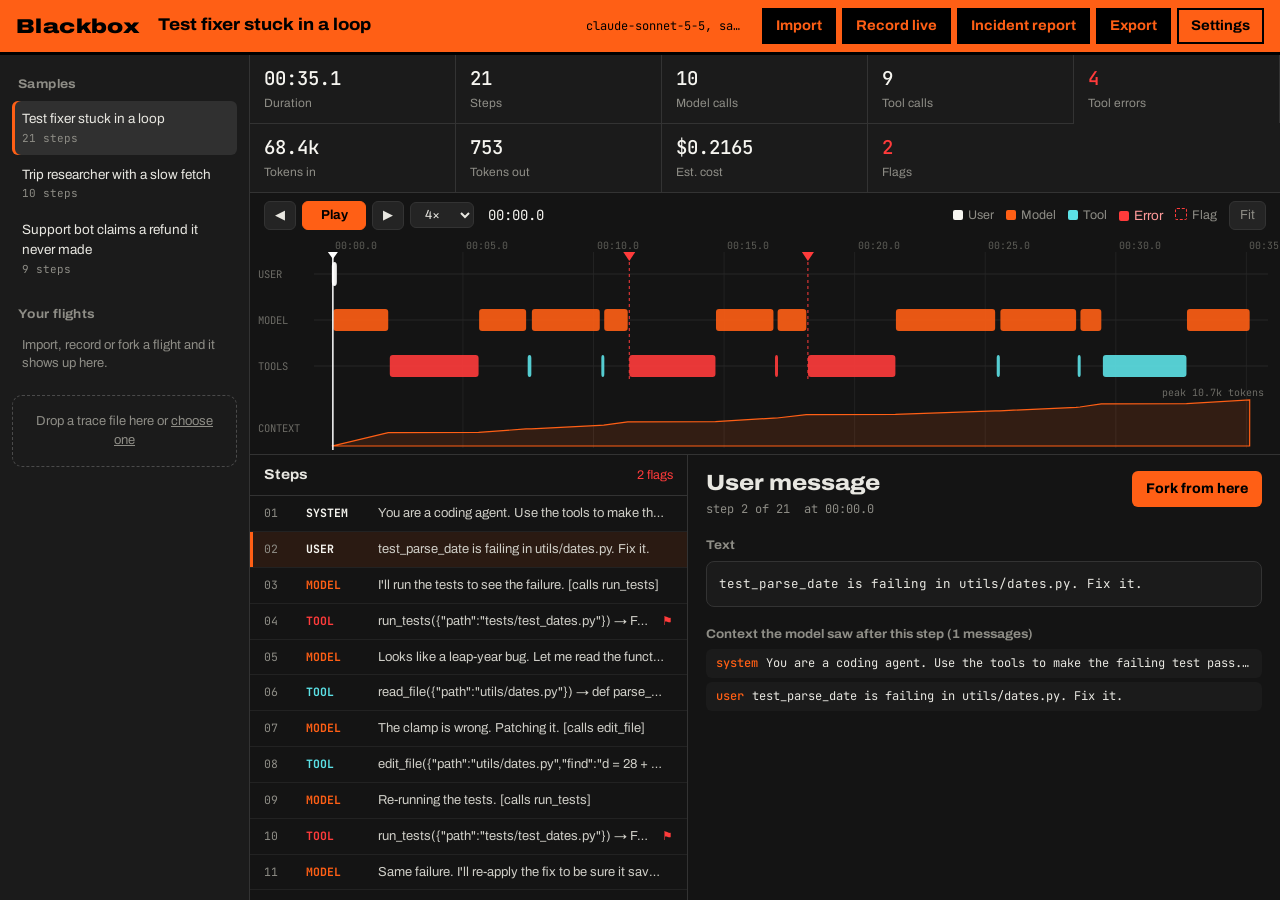
==== app.html @ ae83f281 "Initial commit Co-Authored-By: Claude Opus 5.5 <noreply@anthropic.com> Claude-Session: https://claud" ====
<!DOCTYPE html>
<html lang="en">
<head>
<meta charset="utf-8">
<meta name="viewport" content="width=device-width, initial-scale=1">
<title>Blackbox recorder</title>
<link rel="preconnect" href="https://fonts.googleapis.com"><link rel="preconnect" href="https://fonts.gstatic.com" crossorigin>
<link href="https://fonts.googleapis.com/css2?family=Archivo:wdth,wght@62..125,300..900&family=JetBrains+Mono:wght@400;500;700&display=swap" rel="stylesheet">
<link rel="stylesheet" href="assets/app.css">
</head>
<body>
<header class="band">
  <a class="brand" href="./">Blackbox</a>
  <div class="flight"><input id="fName" aria-label="Flight name" spellcheck="false"><span id="fMeta"></span></div>
  <nav class="acts">
    <button id="bImport">Import</button>
    <button id="bRecord">Record live</button>
    <button id="bReport">Incident report</button>
    <button id="bCompare" hidden>Compare</button>
    <button id="bExport">Export</button>
    <button id="bSettings" class="quiet">Settings</button>
  </nav>
</header>

<div class="shell">
  <aside class="lib" aria-label="Flight library">
    <h2>Samples</h2><ul id="libSamples"></ul>
    <h2>Your flights</h2><ul id="libMine"></ul>
    <label class="drop" id="drop"><input type="file" id="file" accept=".json,.jsonl,application/json" hidden>Drop a trace file here or <u>choose one</u></label>
  </aside>

  <main class="main">
    <div class="gauges" id="gauges"></div>
    <section class="tl" aria-label="Timeline">
      <div class="tlbar">
        <div class="transport">
          <button id="tPrev" aria-label="Previous step" title="Previous step (←)">◀︎</button>
          <button id="tPlay" aria-label="Play" title="Play (Space)">Play</button>
          <button id="tNext" aria-label="Next step" title="Next step (→)">▶︎</button>
          <select id="tSpeed" aria-label="Playback speed"><option value="1">1×</option><option value="4" selected>4×</option><option value="16">16×</option></select>
          <span class="clock" id="tClock">00:00.0</span>
        </div>
        <div class="legend"><span class="lg user">User</span><span class="lg model">Model</span><span class="lg tool">Tool</span><span class="lg err">Error</span><span class="lg flag">Flag</span><button id="tFit">Fit</button></div>
      </div>
      <div class="tlwrap" id="tlwrap"><svg id="tl"></svg></div>
    </section>
    <div class="lower">
      <section class="steps" aria-label="Steps"><div class="sh"><h2>Steps</h2><span id="flagCount"></span></div><ol id="steps"></ol></section>
      <section class="insp" aria-label="Inspector" id="insp"></section>
    </div>
  </main>
</div>

<dialog id="dImport"><form method="dialog" class="sheet wide">
  <h2>Import a trace</h2>
  <p>Paste Anthropic or OpenAI messages (with tool calls), OpenTelemetry GenAI spans, or a Blackbox export. JSON or JSON Lines.</p>
  <textarea id="impText" rows="12" spellcheck="false" placeholder='{"model": "claude-sonnet-5-5", "system": "...", "messages": [ ... ]}'></textarea>
  <div class="err" id="impErr" hidden></div>
  <div class="row"><button value="cancel" class="ghost">Cancel</button><button value="ok" id="impGo" class="go">Import</button></div>
</form></dialog>

<dialog id="dRecord"><form method="dialog" class="sheet wide">
  <h2>Record a live run</h2>
  <p>Claude gets the tools you tick and a task. Every step lands on the tape as it happens.</p>
  <label>Task<textarea id="recTask" rows="3">Work out how many days are left until New Year's Day in Tokyo, then write and run a JavaScript snippet that prints a countdown in weeks and days.</textarea></label>
  <label>System prompt<textarea id="recSys" rows="2">You are a careful agent. Use tools instead of guessing, and finish with a short answer.</textarea></label>
  <fieldset><legend>Tools</legend><div id="recTools" class="tools"></div></fieldset>
  <div class="grid2"><label>Max turns<input type="number" id="recTurns" value="10" min="1" max="30"></label><label>Model (optional)<input id="recModel" placeholder="Server default"></label></div>
  <div class="err" id="recErr" hidden></div>
  <div class="row"><button value="cancel" class="ghost">Cancel</button><button value="ok" id="recGo" class="go">Start recording</button></div>
</form></dialog>

<dialog id="dFork"><form method="dialog" class="sheet wide">
  <h2>Fork from step <span id="forkN"></span></h2>
  <p id="forkWhat"></p>
  <label id="forkEditL">Edit<textarea id="forkEdit" rows="8" spellcheck="false"></textarea></label>
  <div class="grid2"><label>Model<input id="forkModel" placeholder="Same as recorded"></label><label>Temperature<input id="forkTemp" type="number" min="0" max="1" step=".1" placeholder="Default"></label></div>
  <label>Tools in the fork<select id="forkMode"><option value="auto">Live if built in, replay if recorded, otherwise simulated</option><option value="simulate">Simulate every tool with Claude</option></select></label>
  <label>Max turns after the fork<input type="number" id="forkTurns" value="8" min="1" max="30"></label>
  <div class="err" id="forkErr" hidden></div>
  <div class="row"><button value="cancel" class="ghost">Cancel</button><button value="ok" id="forkGo" class="go">Fly the fork</button></div>
</form></dialog>

<dialog id="dReport"><div class="sheet report-sheet">
  <div class="rtop"><h2>Incident report</h2><div><button id="repAI" class="go">Write the full report with Claude</button> <button id="repClose" class="ghost">Close</button></div></div>
  <div id="repBody"></div>
</div></dialog>

<dialog id="dSettings"><form method="dialog" class="sheet">
  <h2>Settings</h2>
  <p>Recording, forking and reports use Claude through this site's key, or your own key pasted here (kept in this browser).</p>
  <label>Anthropic API key<input id="sKey" type="password" autocomplete="off" placeholder="sk-ant-..."></label>
  <label>Access code (if the owner set one)<input id="sCode" type="password" autocomplete="off"></label>
  <label>Default model<input id="sModel" placeholder="claude-sonnet-5-5"></label>
  <div class="grid2"><label>Price per 1M input tokens ($)<input id="sPin" type="number" step=".01" min="0"></label><label>Price per 1M output tokens ($)<input id="sPout" type="number" step=".01" min="0"></label></div>
  <div class="row"><button value="cancel" class="ghost">Close</button><button value="ok" id="sSave" class="go">Save</button></div>
</form></dialog>
<div class="toast" id="toast" role="status"></div>
<script type="module" src="assets/app.js"></script>
</body>
</html>
---- assets/app.css ----
:root{--orange:#FF5F15;--deep:#E04A06;--g0:#141414;--g1:#1B1B1B;--g2:#242424;--g3:#303030;--line:#333;--txt:#E8E7E1;--mute:#8E8D86;--cyan:#5CE1E6;--red:#FF3B3B;--amber:#FFC24A;--white:#F6F5F0;--violet:#B79CFF}
*{box-sizing:border-box;margin:0;padding:0}
[hidden]{display:none!important}
html,body{height:100%}
body{font-family:"Archivo",system-ui,sans-serif;background:var(--g0);color:var(--txt);font-size:14px;line-height:1.45;display:flex;flex-direction:column;overflow:hidden}
button,input,select,textarea{font:inherit;color:inherit}
button{cursor:pointer}
:focus-visible{outline:2px solid var(--orange);outline-offset:2px}
.mono,code,pre{font-family:"JetBrains Mono",monospace}
.band{display:flex;align-items:center;gap:18px;background:var(--orange);color:#000;padding:8px 16px;border-bottom:3px solid #000}
.brand{font-weight:900;font-stretch:125%;font-size:20px;text-decoration:none;color:#000;letter-spacing:.02em}
.flight{flex:1;display:flex;align-items:baseline;gap:12px;min-width:0}
.flight input{background:transparent;border:0;border-bottom:2px solid transparent;font-weight:750;font-stretch:108%;font-size:17px;min-width:0;width:min(460px,40vw);padding:2px 0}
.flight input:hover,.flight input:focus{border-color:#000;outline:0}
.flight span{font-family:"JetBrains Mono",monospace;font-size:12px;white-space:nowrap;overflow:hidden;text-overflow:ellipsis}
.acts{display:flex;gap:6px;flex-wrap:wrap}
.acts button{background:#000;color:var(--orange);border:2px solid #000;padding:6px 12px;font-weight:700;font-stretch:105%}
.acts button:hover{background:var(--white);color:#000}
.acts button.quiet{background:transparent;color:#000}
.shell{flex:1;display:grid;grid-template-columns:250px minmax(0,1fr);min-height:0}
.lib{background:var(--g1);border-right:1px solid var(--line);overflow:auto;padding:14px 12px}
.lib h2{font-weight:700;font-stretch:110%;font-size:12.5px;color:var(--mute);margin:6px 6px 8px;letter-spacing:.03em}
.lib h2:not(:first-child){margin-top:20px}
.lib ul{list-style:none;display:flex;flex-direction:column;gap:2px}
.lib li button{all:unset;cursor:pointer;display:block;width:100%;box-sizing:border-box;padding:8px 10px;border-radius:6px;font-size:13.5px}
.lib li button:hover{background:var(--g2)}
.lib li button[aria-current]{background:var(--g3);box-shadow:inset 3px 0 0 var(--orange)}
.lib li button small{display:block;color:var(--mute);font-family:"JetBrains Mono",monospace;font-size:11px;margin-top:2px}
.lib li.branch button{padding-left:24px;position:relative}
.lib li.branch button::before{content:"";position:absolute;left:12px;top:6px;width:7px;height:12px;border-left:1.5px solid var(--cyan);border-bottom:1.5px solid var(--cyan);border-bottom-left-radius:4px}
.lib li .del{float:right;color:var(--mute);font-size:12px;visibility:hidden}
.lib li:hover .del{visibility:visible}
.lib .empty{color:var(--mute);font-size:13px;padding:4px 10px}
.drop{display:block;margin-top:18px;border:1.5px dashed #4a4a4a;border-radius:10px;padding:16px;text-align:center;color:var(--mute);font-size:13px;cursor:pointer}
.drop.over{border-color:var(--orange);color:var(--txt);background:rgba(255,95,21,.07)}
.main{display:flex;flex-direction:column;min-width:0;min-height:0}
.gauges{display:grid;grid-template-columns:repeat(9,minmax(0,1fr));border-bottom:1px solid var(--line);background:var(--g1)}
.gauge{padding:10px 14px;border-right:1px solid var(--line);min-width:0}
.gauge:last-child{border-right:0}
.gauge b{display:block;font-family:"JetBrains Mono",monospace;font-size:19px;font-weight:500;color:var(--white);white-space:nowrap;overflow:hidden;text-overflow:ellipsis}
.gauge span{font-size:12px;color:var(--mute)}
.gauge.hot b{color:var(--red)}
.gauge .delta{font-size:11px;font-family:"JetBrains Mono",monospace;margin-left:6px}
.delta.up{color:var(--red)}.delta.down{color:#7CFF8A}
@media (max-width:1300px){.gauges{grid-template-columns:repeat(5,1fr)}.gauge:nth-child(n+6){border-top:1px solid var(--line)}}
.tl{border-bottom:1px solid var(--line);background:var(--g0)}
.tlbar{display:flex;justify-content:space-between;align-items:center;padding:8px 14px;gap:12px;flex-wrap:wrap}
.transport{display:flex;align-items:center;gap:6px}
.transport button,.legend button,.transport select{background:var(--g2);border:1px solid var(--line);border-radius:6px;padding:4px 10px;font-size:13px}
.transport button:hover,.legend button:hover{background:var(--g3)}
#tPlay{min-width:64px;font-weight:700;background:var(--orange);color:#000;border-color:var(--orange)}
.clock{font-family:"JetBrains Mono",monospace;font-size:14px;color:var(--white);margin-left:8px}
.legend{display:flex;gap:12px;align-items:center;font-size:12.5px;color:var(--mute)}
.lg::before{content:"";display:inline-block;width:10px;height:10px;border-radius:2px;margin-right:5px;vertical-align:-1px}
.lg.user::before{background:var(--white)}.lg.model::before{background:var(--orange)}.lg.tool::before{background:var(--cyan)}.lg.err::before{background:var(--red)}.lg.flag::before{background:none;border:1.5px dashed var(--red)}
.tlwrap{height:216px;position:relative;cursor:crosshair;touch-action:none}
#tl{width:100%;height:100%;display:block}
.lower{flex:1;display:grid;grid-template-columns:minmax(300px,.85fr) minmax(0,1.15fr);min-height:0}
.steps{border-right:1px solid var(--line);display:flex;flex-direction:column;min-height:0}
.sh{display:flex;justify-content:space-between;align-items:center;padding:10px 14px;border-bottom:1px solid var(--line)}
.sh h2{font-weight:700;font-stretch:110%;font-size:14px}
.sh span{font-size:12.5px;color:var(--red)}
#steps{list-style:none;overflow:auto;flex:1}
#steps li button{all:unset;cursor:pointer;display:grid;grid-template-columns:34px 64px 1fr auto;gap:8px;align-items:baseline;width:100%;box-sizing:border-box;padding:8px 14px;border-bottom:1px solid #222;font-size:13px}
#steps li button:hover{background:var(--g1)}
#steps li button[aria-current]{background:#2a1a12;box-shadow:inset 3px 0 0 var(--orange)}
#steps .n{font-family:"JetBrains Mono",monospace;color:var(--mute);font-size:11.5px}
#steps .k{font-family:"JetBrains Mono",monospace;font-size:11.5px;font-weight:700}
#steps .k.model{color:var(--orange)}#steps .k.tool{color:var(--cyan)}#steps .k.user,#steps .k.system{color:var(--white)}#steps .k.err{color:var(--red)}
#steps .sum{overflow:hidden;text-overflow:ellipsis;white-space:nowrap;color:#cfcec7}
#steps .f{color:var(--red);font-size:12px}
#steps .via{font-family:"JetBrains Mono",monospace;font-size:10.5px;padding:1px 5px;border-radius:3px;margin-left:6px}
.via.simulated{background:#3a2a55;color:var(--violet)}.via.replay{background:#3a3220;color:var(--amber)}.via.live{background:#173a3b;color:var(--cyan)}
#steps li.forked button{box-shadow:inset 3px 0 0 var(--cyan)}
.insp{overflow:auto;padding:16px 18px 30px;min-width:0}
.insp .ih{display:flex;justify-content:space-between;align-items:flex-start;gap:12px;flex-wrap:wrap}
.insp h3{font-weight:800;font-stretch:112%;font-size:22px;line-height:1.1}
.insp .meta{font-family:"JetBrains Mono",monospace;font-size:12px;color:var(--mute);margin-top:6px;display:flex;gap:14px;flex-wrap:wrap}
.insp .go{white-space:nowrap}
.blockh{font-weight:700;font-stretch:108%;font-size:12.5px;color:var(--mute);margin:18px 0 6px}
.insp pre{background:var(--g1);border:1px solid var(--line);border-radius:8px;padding:12px;white-space:pre-wrap;word-break:break-word;font-size:12.5px;line-height:1.6;max-height:360px;overflow:auto}
.insp pre.err{border-color:#5a1e1e;color:#ffb3b3}
.insp .text{font-size:15px;line-height:1.6;white-space:pre-wrap;color:var(--white)}
.flagcard{border:1.5px solid var(--red);background:rgba(255,59,59,.07);border-radius:8px;padding:10px 12px;margin-top:12px}
.flagcard b{color:var(--red);display:block}
.flagcard span{color:#e6c9c9;font-size:13.5px}
.ctxlist{display:flex;flex-direction:column;gap:4px}
.ctxlist div{font-family:"JetBrains Mono",monospace;font-size:12px;padding:6px 10px;background:var(--g1);border-radius:6px;white-space:nowrap;overflow:hidden;text-overflow:ellipsis}
.ctxlist div b{color:var(--orange);font-weight:500;margin-right:8px}
.empty-insp{color:var(--mute);padding:30px 0}
.go{background:var(--orange);color:#000;border:0;border-radius:6px;padding:8px 14px;font-weight:750}
.go:hover{background:var(--white)}
.go:disabled{opacity:.5;cursor:wait}
.ghost{background:transparent;border:1.5px solid #555;border-radius:6px;padding:7px 14px;font-weight:600}
.ghost:hover{border-color:var(--txt)}
dialog{margin:auto;background:var(--g1);color:var(--txt);border:1px solid var(--line);border-radius:14px;padding:0;width:min(520px,calc(100vw - 32px));box-shadow:0 30px 80px rgba(0,0,0,.6)}
dialog::backdrop{background:rgba(0,0,0,.6)}
.sheet{padding:22px;display:flex;flex-direction:column;gap:12px}
.sheet.wide{width:min(680px,calc(100vw - 32px))}
dialog:has(.wide){width:min(720px,calc(100vw - 32px))}
.sheet.wide{width:auto}
.sheet h2{font-weight:850;font-stretch:115%;font-size:26px}
.sheet p{color:var(--mute)}
.sheet label{display:flex;flex-direction:column;gap:5px;font-size:13px;font-weight:600}
.sheet input,.sheet textarea,.sheet select{background:var(--g0);border:1px solid var(--line);border-radius:8px;padding:9px 11px;font-weight:400}
.sheet textarea{font-family:"JetBrains Mono",monospace;font-size:12.5px;resize:vertical}
.sheet fieldset{border:1px solid var(--line);border-radius:8px;padding:10px 12px}
.sheet legend{font-size:13px;font-weight:600;padding:0 4px}
.tools{display:grid;grid-template-columns:1fr 1fr;gap:6px}
.tools label{flex-direction:row;align-items:flex-start;gap:8px;font-weight:400}
.tools input{margin-top:3px;accent-color:var(--orange)}
.tools small{display:block;color:var(--mute);font-size:12px}
.grid2{display:grid;grid-template-columns:1fr 1fr;gap:10px}
.row{display:flex;justify-content:flex-end;gap:8px}
.err{color:#ff9a9a;font-size:13.5px}
.report-sheet{width:min(900px,calc(100vw - 32px));max-height:86vh;overflow:auto}
dialog:has(.report-sheet){width:min(940px,calc(100vw - 32px))}
.report-sheet{width:auto!important}
.rtop{display:flex;justify-content:space-between;align-items:center;gap:12px;flex-wrap:wrap}
.form{background:var(--white);color:#000;border:3px solid #000;margin-top:8px}
.form .fh{display:grid;grid-template-columns:1fr auto auto auto;border-bottom:3px solid #000}
.form .fh > div{padding:10px 14px;border-right:1.5px solid #000}
.form .fh > div:last-child{border-right:0}
.form small{display:block;font-size:11.5px;font-weight:600;color:#555}
.form b{font-weight:800;font-stretch:108%;font-size:17px}
.form .fr{display:grid;grid-template-columns:190px 1fr;border-bottom:1.5px solid #000}
.form .fr:last-child{border-bottom:0}
.form .fr > div:first-child{padding:12px 14px;border-right:1.5px solid #000;font-weight:800;font-stretch:108%;background:#ecebe4}
.form .fr > div:last-child{padding:12px 14px;font-size:15px}
.form ol,.form ul{margin-left:1.2em}
.form li{margin:3px 0}
.form a{color:#000}
.sev{display:inline-block;color:#fff;font-weight:800;padding:2px 10px}
.sev.high{background:var(--red)}.sev.medium{background:#E08A00}.sev.low{background:#2E9E5B}
.compare{display:grid;grid-template-columns:1fr 1fr;gap:0}
.toast{position:fixed;bottom:18px;left:50%;transform:translate(-50%,150%);background:var(--white);color:#000;padding:10px 18px;border-radius:8px;font-weight:600;z-index:50;transition:transform .25s,opacity .25s;opacity:0;pointer-events:none}
.toast.on{transform:translate(-50%,0);opacity:1}
.live-dot{display:inline-block;width:8px;height:8px;border-radius:50%;background:var(--red);margin-right:6px;animation:blink 1s infinite}
@keyframes blink{50%{opacity:.2}}
@media (max-width:1000px){.shell{grid-template-columns:1fr}.lib{display:none}.lower{grid-template-columns:1fr}.steps{max-height:40vh;border-right:0;border-bottom:1px solid var(--line)}body{overflow:auto}.main{min-height:auto}.acts button{padding:5px 9px;font-size:13px}.flight span{display:none}}
@media (prefers-reduced-motion:reduce){*{animation:none!important;transition:none!important}}
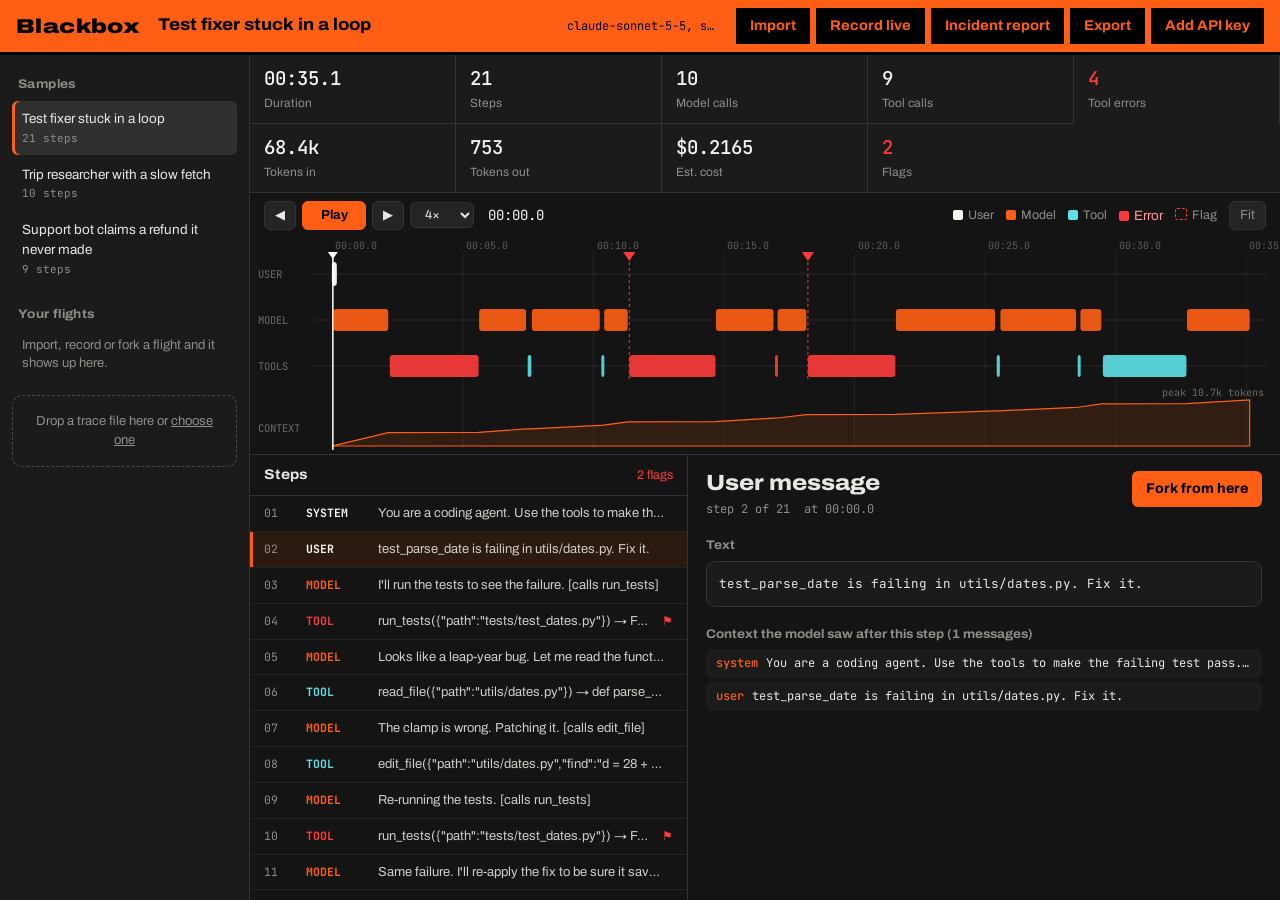
==== commit 330eadcb: "Let visitors use their own API key Keys are saved in the visitor's browser and sent straight to the " ====
--- a/app.html
+++ b/app.html
@@ -87,13 +87,14 @@
 </div></dialog>
 
 <dialog id="dSettings"><form method="dialog" class="sheet">
-  <h2>Settings</h2>
-  <p>Recording, forking and reports use Claude through this site's key, or your own key pasted here (kept in this browser).</p>
-  <label>Anthropic API key<input id="sKey" type="password" autocomplete="off" placeholder="sk-ant-..."></label>
-  <label>Access code (if the owner set one)<input id="sCode" type="password" autocomplete="off"></label>
-  <label>Default model<input id="sModel" placeholder="claude-sonnet-5-5"></label>
+  <h2>Your API key and prices</h2>
+  <p>Blackbox runs on your own Anthropic API key. It's saved only in this browser and sent straight to Anthropic, never to this site's server. <a href="https://console.anthropic.com/settings/keys" target="_blank" rel="noopener">Get a key</a></p>
+  <label>Anthropic API key<input id="sKey" type="password" autocomplete="off" spellcheck="false" placeholder="sk-ant-..."></label>
+  <label>Model<input id="sModel" placeholder="claude-sonnet-5-5"></label>
+  <label>Access code<input id="sCode" type="password" autocomplete="off"></label>
   <div class="grid2"><label>Price per 1M input tokens ($)<input id="sPin" type="number" step=".01" min="0"></label><label>Price per 1M output tokens ($)<input id="sPout" type="number" step=".01" min="0"></label></div>
-  <div class="row"><button value="cancel" class="ghost">Close</button><button value="ok" id="sSave" class="go">Save</button></div>
+  <p id="sStatus" class="kstatus" role="status" aria-live="polite"></p>
+  <div class="row"><button type="button" class="ghost" id="sForget">Remove key</button><button value="cancel" class="ghost">Close</button><button value="ok" id="sSave" class="go">Save</button></div>
 </form></dialog>
 <div class="toast" id="toast" role="status"></div>
 <script type="module" src="assets/app.js"></script>
--- a/assets/app.css
+++ b/assets/app.css
@@ -139,3 +139,6 @@
 @keyframes blink{50%{opacity:.2}}
 @media (max-width:1000px){.shell{grid-template-columns:1fr}.lib{display:none}.lower{grid-template-columns:1fr}.steps{max-height:40vh;border-right:0;border-bottom:1px solid var(--line)}body{overflow:auto}.main{min-height:auto}.acts button{padding:5px 9px;font-size:13px}.flight span{display:none}}
 @media (prefers-reduced-motion:reduce){*{animation:none!important;transition:none!important}}
+.kstatus{font-size:13.5px;min-height:1.2em;color:var(--mute)}.kstatus[data-kind=error]{color:#ff9a9a}
+.acts button.needs-key{background:#000;color:var(--orange)}
+.sheet a{color:var(--orange)}
